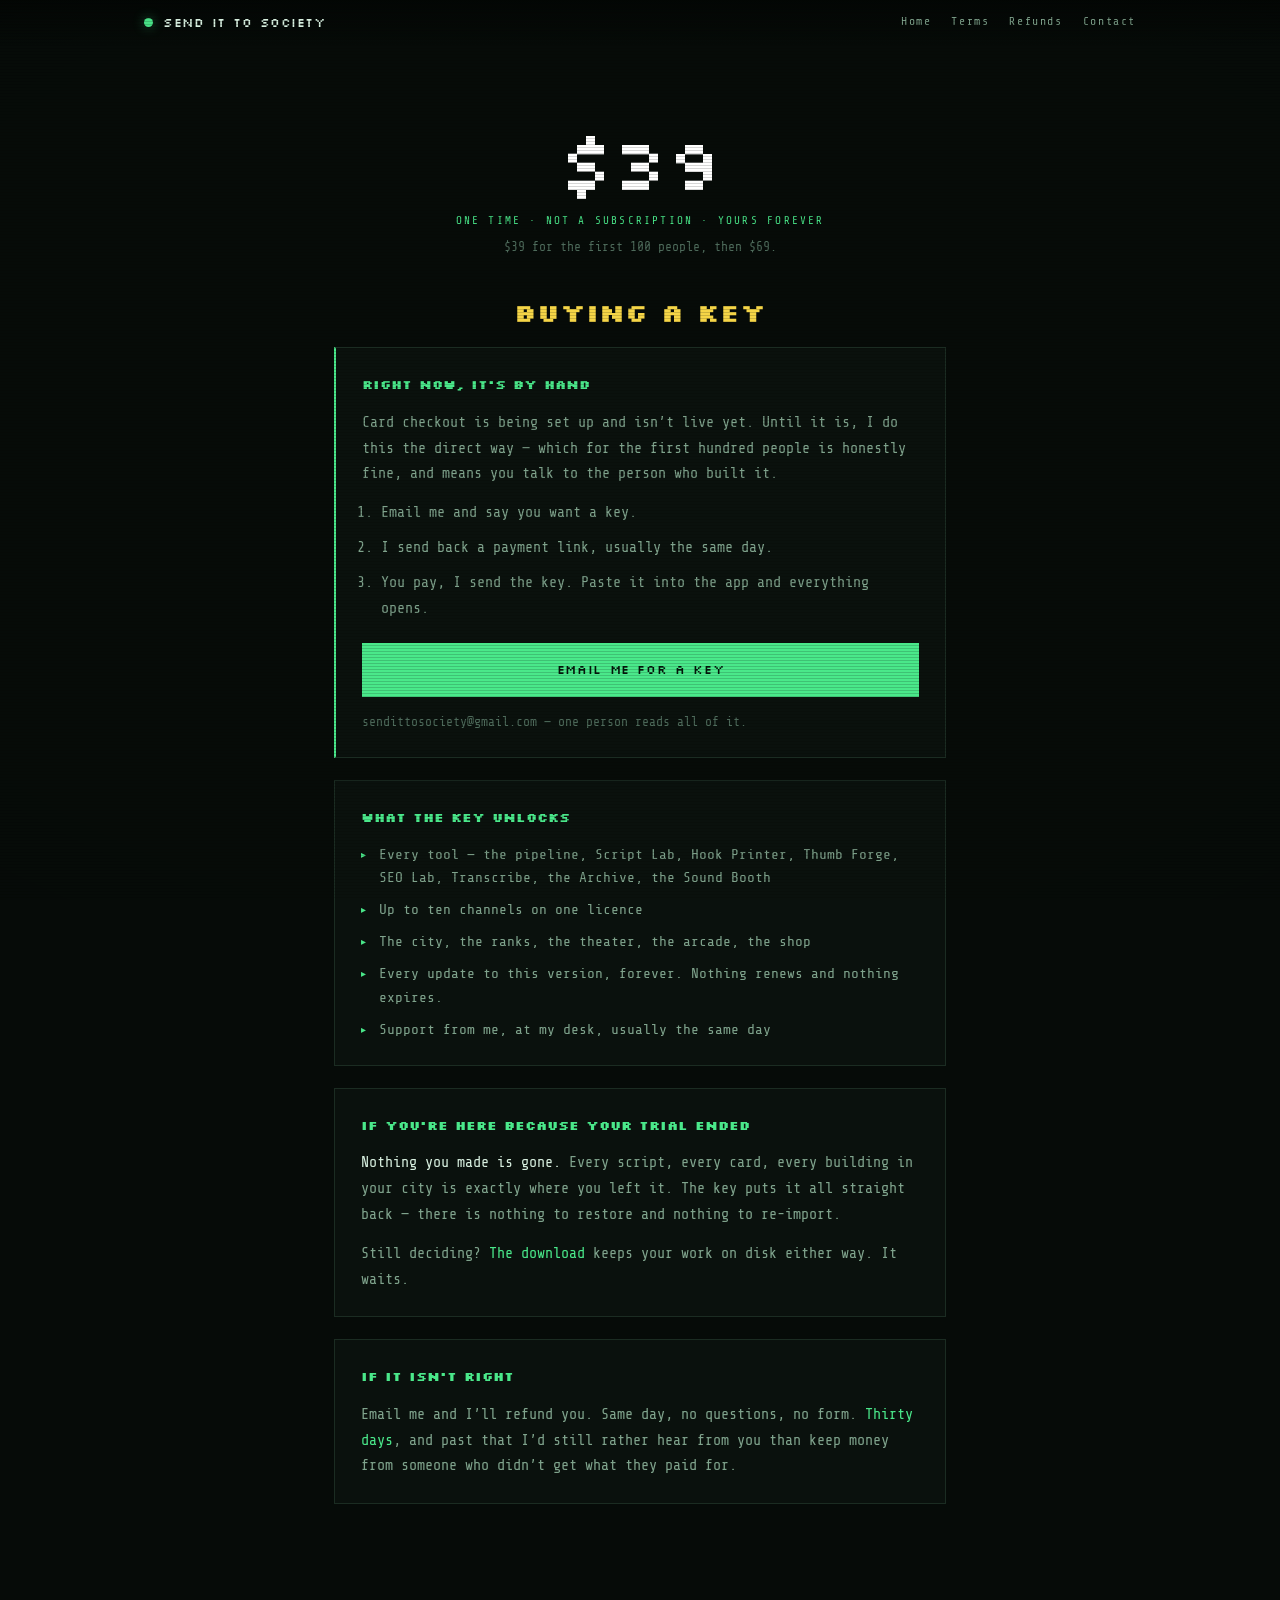
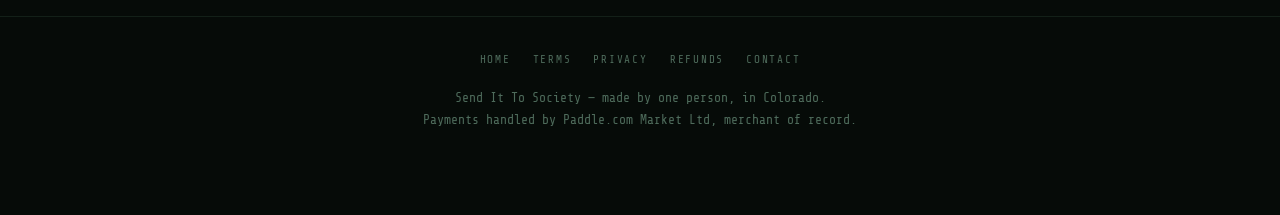
==== buy.html @ 1369d68b "A till, and the gate bug that had been hiding the legal pages THE MONEY LOOP WAS CLOSED. Someone who" ====
<!doctype html>
<html lang="en">
<head>
<meta charset="utf-8">
<meta name="viewport" content="width=device-width,initial-scale=1">
<title>Buy a key — Send It To Society</title>
<meta name="description" content="$39, one time. Not a subscription. Nothing to renew.">
<meta name="theme-color" content="#060B08">
<meta name="robots" content="noindex,nofollow">
<link rel="preconnect" href="https://fonts.googleapis.com">
<link rel="preconnect" href="https://fonts.gstatic.com" crossorigin>
<link rel="stylesheet" href="https://fonts.googleapis.com/css2?family=Silkscreen:wght@400;700&family=Share+Tech+Mono&display=swap">
<link rel="icon" href="favicon.svg" type="image/svg+xml">
<link rel="stylesheet" href="style.css">
<!-- NO GATE ON THIS PAGE, DELIBERATELY. Making somebody type a pass phrase
     before they are allowed to give you money is absurd, and the person who
     needs this page most is the one whose trial just ended. -->
<style>
  .buy{max-width:660px;margin:0 auto;padding:126px 24px 90px}
  .buy .amt{font-family:var(--pix);font-size:clamp(44px,7vw,72px);line-height:1;
    margin:0;color:#fff;text-align:center}
  .buy .once{font-size:11px;letter-spacing:.2em;color:var(--green);margin:14px 0 6px;
    text-align:center}
  .buy .then{font-size:13px;color:var(--faint);margin:0 0 38px;text-align:center}
  .buy h1{font-family:var(--pix);font-size:clamp(19px,2.8vw,26px);color:var(--gold);
    margin:0 0 18px;line-height:1.3;text-align:center}

  .card{border:1px solid var(--line);background:var(--bg-2);padding:26px 26px 24px;
    margin:0 0 22px}
  .card.now{border-left:2px solid var(--green)}
  .card h2{font-family:var(--pix);font-size:13px;color:var(--green);margin:0 0 14px}
  .card p{font-size:15px;line-height:1.72;color:var(--muted);margin:0 0 13px}
  .card p:last-child{margin:0}
  .card b{color:var(--ink);font-weight:400}
  .card ol{margin:0;padding-left:19px;color:var(--muted);font-size:15px;line-height:1.72}
  .card li{margin:0 0 9px}
  .card li:last-child{margin:0}

  .mailbtn{display:block;text-align:center;font-family:var(--pix);font-size:13px;
    letter-spacing:.05em;background:var(--green);color:#04150B;padding:16px 24px;
    margin:22px 0 4px;transition:transform .12s,box-shadow .12s}
  .mailbtn:hover{transform:translateY(-2px);box-shadow:0 0 34px rgba(74,232,138,.45)}
  .getlist{display:grid;gap:9px;margin:0}
  .getlist div{font-size:14.5px;color:var(--muted);line-height:1.6;
    padding-left:18px;position:relative}
  /* The character itself, not a CSS escape. `\\25B8` was an escaped backslash
     followed by literal text, which is what printed on the page. */
  .getlist div::before{content:'▸';position:absolute;left:0;color:var(--green);font-size:10px;top:4px}
  @media (max-width:820px){ .buy{padding:96px 20px 70px} }
</style>
</head>
<body>

<div class="crt" aria-hidden="true"></div>

<header class="top">
  <div class="wrap">
    <a class="brand" href="/"><span class="dot"></span> Send It To Society</a>
    <nav class="topnav">
      <a href="/">Home</a>
      <a href="terms.html">Terms</a>
      <a href="refund.html">Refunds</a>
      <a href="contact.html">Contact</a>
    </nav>
  </div>
</header>

<main class="buy">
  <p class="amt">$39</p>
  <p class="once">ONE TIME · NOT A SUBSCRIPTION · YOURS FOREVER</p>
  <p class="then">$39 for the first 100 people, then $69.</p>

  <h1>Buying a key</h1>

  <div class="card now">
    <h2>RIGHT NOW, IT&rsquo;S BY HAND</h2>
    <p>Card checkout is being set up and isn&rsquo;t live yet. Until it is, I do this
      the direct way — which for the first hundred people is honestly fine, and
      means you talk to the person who built it.</p>
    <ol>
      <li>Email me and say you want a key.</li>
      <li>I send back a payment link, usually the same day.</li>
      <li>You pay, I send the key. Paste it into the app and everything opens.</li>
    </ol>
    <a class="mailbtn" href="mailto:sendittosociety@gmail.com?subject=Buying%20SITS&amp;body=Hi%20Chris%20%E2%80%94%20I%27d%20like%20a%20licence%20key%20for%20Send%20It%20To%20Society.%0A%0A(No%20need%20to%20write%20anything%20else%2C%20I%27ll%20reply%20with%20a%20payment%20link.)%0A">EMAIL ME FOR A KEY</a>
    <p style="margin-top:14px;font-size:13px;color:var(--faint)">
      sendittosociety@gmail.com — one person reads all of it.</p>
  </div>

  <div class="card">
    <h2>WHAT THE KEY UNLOCKS</h2>
    <div class="getlist">
      <div>Every tool — the pipeline, Script Lab, Hook Printer, Thumb Forge, SEO Lab, Transcribe, the Archive, the Sound Booth</div>
      <div>Up to ten channels on one licence</div>
      <div>The city, the ranks, the theater, the arcade, the shop</div>
      <div>Every update to this version, forever. Nothing renews and nothing expires.</div>
      <div>Support from me, at my desk, usually the same day</div>
    </div>
  </div>

  <div class="card">
    <h2>IF YOU&rsquo;RE HERE BECAUSE YOUR TRIAL ENDED</h2>
    <p><b>Nothing you made is gone.</b> Every script, every card, every building in
      your city is exactly where you left it. The key puts it all straight back —
      there is nothing to restore and nothing to re-import.</p>
    <p>Still deciding? <a href="download.html">The download</a> keeps your work on
      disk either way. It waits.</p>
  </div>

  <div class="card">
    <h2>IF IT ISN&rsquo;T RIGHT</h2>
    <p>Email me and I&rsquo;ll refund you. Same day, no questions, no form.
      <a href="refund.html">Thirty days</a>, and past that I&rsquo;d still rather hear
      from you than keep money from someone who didn&rsquo;t get what they paid for.</p>
  </div>
</main>

<footer>
  <div class="links">
    <a href="/">HOME</a>
    <a href="terms.html">TERMS</a>
    <a href="privacy.html">PRIVACY</a>
    <a href="refund.html">REFUNDS</a>
    <a href="contact.html">CONTACT</a>
  </div>
  <p>Send It To Society — made by one person, in Colorado.<br>
    Payments handled by Paddle.com Market Ltd, merchant of record.</p>
</footer>

</body>
</html>
---- style.css ----
/* ── SEND IT TO SOCIETY ───────────────────────────────────────────────────────
   A console OS that happens to be a sales page.

   THE RULE THAT OUTRANKS EVERY OTHER RULE IN THIS FILE: a visitor decides in
   two seconds. If an effect makes the headline harder to read, the effect
   loses. Immersion carries the message; it never replaces it.
   ─────────────────────────────────────────────────────────────────────────── */

:root{
  --bg:#060B08; --bg-2:#0A110D; --panel:#0C1410;
  --line:#1B2C22; --line-soft:#132018;
  --ink:#D8F0E0; --muted:#7FA38C; --faint:#4E6B5B;

  /* phosphor — the app's green, and the only colour that means "go" */
  --green:#4AE88A; --green-glow:rgba(74,232,138,.45);
  /* the logo is gold: the mark and section headings, nothing else */
  --gold:#F5D547;
  --magenta:#FF3D9A;

  --pix:"Silkscreen","Share Tech Mono",monospace;
  --mono:"Share Tech Mono",ui-monospace,Consolas,monospace;
}

*{box-sizing:border-box}
html{scroll-behavior:smooth}
body{margin:0;background:var(--bg);color:var(--ink);font-family:var(--mono);
  font-size:17px;line-height:1.65;-webkit-font-smoothing:antialiased;overflow-x:hidden}
a{color:var(--green);text-decoration:none}
p{margin:0 0 15px}

/* ── CRT + GRAIN ────────────────────────────────────────────────────────────
   Both pointer-events:none. The scanlines are deliberately weak — at the
   strength that looks best in a screenshot they measurably hurt body text,
   which loses under the rule above. */
.crt{position:fixed;inset:0;z-index:90;pointer-events:none;mix-blend-mode:multiply;
  background:repeating-linear-gradient(to bottom,rgba(0,0,0,.16) 0 1px,transparent 1px 3px),
    radial-gradient(120% 100% at 50% 50%,transparent 55%,rgba(0,0,0,.55) 100%)}
.grain{position:fixed;inset:-50%;z-index:91;pointer-events:none;opacity:.05;
  background-image:url("data:image/svg+xml,%3Csvg xmlns='http://www.w3.org/2000/svg' width='120' height='120'%3E%3Cfilter id='n'%3E%3CfeTurbulence type='fractalNoise' baseFrequency='.9' numOctaves='3'/%3E%3C/filter%3E%3Crect width='120' height='120' filter='url(%23n)'/%3E%3C/svg%3E");
  animation:grainShift 700ms steps(3) infinite}
@keyframes grainShift{0%{transform:translate(0,0)}33%{transform:translate(-2%,1%)}66%{transform:translate(1%,-2%)}}

/* ── BOOT ───────────────────────────────────────────────────────────────── */
#boot{position:fixed;inset:0;z-index:200;background:#030603;display:flex;
  align-items:center;justify-content:center;transition:opacity .55s ease;cursor:pointer}
#boot.gone{opacity:0;pointer-events:none}
.boot-inner{width:min(560px,86vw)}
#bootlog{margin:0 0 18px;font-family:var(--mono);font-size:13.5px;line-height:1.9;
  color:var(--green);text-shadow:0 0 12px var(--green-glow);white-space:pre-wrap;min-height:11em}
#bootstat{margin:0 0 10px;font-family:var(--mono);font-size:11px;letter-spacing:.2em;
  color:var(--faint);display:flex;justify-content:space-between}
#bootstat b{color:var(--green);font-weight:400;text-shadow:0 0 12px var(--green-glow)}
.boot-bar{height:5px;background:rgba(74,232,138,.14);border:1px solid var(--line);overflow:hidden}
.boot-bar i{display:block;height:100%;width:0;background:var(--green);
  box-shadow:0 0 12px var(--green-glow);transition:width .3s linear}
#bootskip{position:fixed;right:22px;bottom:20px;background:none;border:1px solid var(--line);
  color:var(--faint);font-family:var(--mono);font-size:11px;letter-spacing:.18em;padding:8px 14px;cursor:pointer}
#bootskip:hover{color:var(--green);border-color:var(--green)}

/* ── MASTHEAD + SOUND ───────────────────────────────────────────────────── */
header.top{position:fixed;top:0;left:0;right:0;z-index:80;display:flex;align-items:center;
  justify-content:space-between;gap:16px;padding:12px 22px;
  background:linear-gradient(180deg,rgba(3,6,4,.92),transparent)}
.brand{font-family:var(--pix);font-size:13px;letter-spacing:.04em;color:var(--ink);
  display:inline-flex;align-items:center;gap:10px}
/* The mark is the app's own boot logo — a 5x7 block S in the icon's colours,
   not a gold letter in a box. Same object in both places or it is two brands. */
.mark{width:20px;height:28px;display:block;filter:drop-shadow(0 0 10px rgba(209,99,184,.35))}
header nav{display:flex;gap:20px;align-items:center;font-size:11.5px;letter-spacing:.14em}
header nav a{color:var(--muted)}
header nav a:hover{color:var(--green)}
.cta-sm{border:1px solid var(--green);color:var(--green)!important;padding:6px 13px;
  box-shadow:0 0 16px rgba(74,232,138,.18) inset}

#sound{position:fixed;right:22px;bottom:20px;z-index:85;display:inline-flex;align-items:center;gap:9px;
  background:rgba(3,6,4,.72);border:1px solid var(--line);color:var(--faint);cursor:pointer;
  font-family:var(--mono);font-size:10.5px;letter-spacing:.16em;padding:9px 14px}
#sound:hover{color:var(--green);border-color:var(--green)}
#sound .ico{width:9px;height:9px;border-radius:50%;background:var(--faint)}
#sound.on{color:var(--green);border-color:var(--green)}
#sound.on .ico{background:var(--green);box-shadow:0 0 10px var(--green-glow);animation:pulseDot 1.6s ease-in-out infinite}
@keyframes pulseDot{0%,100%{opacity:.5}50%{opacity:1}}

/* ── SCENES ─────────────────────────────────────────────────────────────────
   Each scene is a tall block whose scroll drives one video. The stage is
   sticky, so the picture holds still and only TIME moves. */
.scene{position:relative}
/* Trailer cadence. Each scene holds for one screen and travels for one,
   so a clip plays out in a single flick of the wheel instead of three. */
.tall-4{height:400vh}
.tall-3{height:300vh}
.tall-25{height:250vh}
.tall-2{height:200vh}
.stage{position:sticky;top:0;height:100vh;overflow:hidden}
.plate{position:absolute;inset:0;width:100%;height:100%;object-fit:cover;will-change:auto;
  filter:saturate(1.08) contrast(1.04);background:#040a06}
.scrim{position:absolute;inset:0;pointer-events:none}

/* A DUAL SCENE HOLDS TWO PLATES. Only one is on screen at a time — the
   last whose slice of the scroll has begun — so THE CLIMB switches from the
   bedroom to the penthouse halfway up. Single-plate scenes are untouched by
   this rule, which is why the opacity default lives on .dual and not on
   .plate itself. */
.scene.dual .plate{opacity:0;transition:opacity .55s ease}
.scene.dual .plate.show{opacity:1}

/* Copy alternates sides across a dual scene, so the darkening has to work
   from both edges rather than one. */
.scrim.both{background:
  linear-gradient(90deg,rgba(3,7,5,.93) 0%,rgba(3,7,5,.5) 24%,transparent 45%,
    transparent 55%,rgba(3,7,5,.5) 76%,rgba(3,7,5,.93) 100%),
  linear-gradient(0deg,rgba(3,7,5,.94) 0%,rgba(3,7,5,.4) 26%,transparent 50%)}
/* Strong enough for white text on any frame, weak enough that the set
   dressing still reads — the marquee saying PRESENTED BY SENDITTOSOCIETY is
   doing sales work and should not be scrimmed into the dark. */
.scrim.left{background:linear-gradient(90deg,rgba(3,7,5,.93) 0%,rgba(3,7,5,.64) 38%,rgba(3,7,5,.15) 66%,transparent 92%),
  linear-gradient(0deg,rgba(3,7,5,.80) 0%,transparent 36%)}
.scrim.right{background:linear-gradient(270deg,rgba(3,7,5,.94) 0%,rgba(3,7,5,.66) 40%,rgba(3,7,5,.16) 70%,transparent 100%),
  linear-gradient(0deg,rgba(3,7,5,.8) 0%,transparent 38%)}

/* THE HEADLINES ARE NEVER JS-DEPENDENT. The first layer of every scene ships
   with .on already set in the HTML, so if the script fails, is blocked, or is
   throttled in a background tab, the claim is still on screen. */
.layer{position:absolute;left:max(40px,6vw);top:50%;
  transform:translateY(-50%) translateY(16px);
  max-width:min(620px,62vw);opacity:0;pointer-events:none;
  transition:opacity .5s cubic-bezier(.4,0,.2,1),transform .5s cubic-bezier(.4,0,.2,1)}
.layer.on{opacity:1;transform:translateY(-50%) translateY(0);pointer-events:auto}
.layer.right{left:auto;right:max(40px,6vw);text-align:right}

.kicker{font-family:var(--mono);font-size:11.5px;letter-spacing:.28em;color:var(--green);
  margin:0 0 16px;text-shadow:0 0 14px var(--green-glow)}
.layer h1{font-family:var(--pix);font-weight:700;font-size:clamp(30px,4.4vw,60px);
  line-height:1.16;margin:0 0 22px;color:#fff;text-shadow:0 0 34px rgba(0,0,0,.95),0 3px 0 rgba(0,0,0,.5)}
.layer h2{font-family:var(--pix);font-weight:700;font-size:clamp(24px,3.3vw,44px);
  line-height:1.2;margin:0 0 20px;color:var(--gold);text-shadow:0 0 30px rgba(0,0,0,.95)}
.layer .sub{font-size:18px;color:var(--ink);margin:0 0 22px;max-width:44ch;
  text-shadow:0 2px 14px rgba(0,0,0,.95)}
.layer.right .sub{margin-left:auto}
.layer .sub b{color:var(--green)}
.layer .sub.dim{color:var(--muted);font-size:16px}
.fine{font-size:12px;letter-spacing:.14em;color:var(--muted);margin:14px 0 0}

.cta{display:inline-block;font-family:var(--pix);font-size:13px;letter-spacing:.06em;
  background:var(--green);color:#04150B;padding:16px 30px;
  box-shadow:0 0 30px rgba(74,232,138,.35);transition:transform .12s,box-shadow .12s}
.cta:hover{transform:translateY(-2px);box-shadow:0 0 44px rgba(74,232,138,.6)}

/* Top centre, under the masthead: the first place the eye lands after the
   headline, rather than the bottom corner nobody looks at. */
.scrollcue{position:absolute;left:50%;top:82px;transform:translateX(-50%);display:flex;
  flex-direction:column;align-items:center;gap:12px;font-size:20px;letter-spacing:.32em;
  color:var(--green);opacity:.8;text-shadow:0 0 16px var(--green-glow);pointer-events:none}
.scrollcue svg{animation:cue 2.1s ease-in-out infinite}
@keyframes cue{0%,100%{transform:translateY(-3px);opacity:.45}50%{transform:translateY(3px);opacity:1}}

/* ── SENDY ──────────────────────────────────────────────────────────────────
   One appearance, as a character. Chris's call: not a guide down the page. */
.sendy-pop{position:absolute;right:max(40px,5vw);bottom:6vh;z-index:5;display:flex;
  align-items:flex-end;gap:16px;max-width:min(520px,48vw)}
.sendy-pop .bubble{margin:0 0 34px;background:rgba(4,10,7,.86);border:1px solid var(--line);
  border-left:2px solid var(--green);padding:14px 16px;font-size:14.5px;color:var(--ink);line-height:1.55}
@keyframes sendy-bob{0%,100%{transform:translateY(0)}50%{transform:translateY(-4px)}}
@keyframes sendy-wave{0%,100%{transform:rotate(0)}25%{transform:rotate(-17deg)}60%{transform:rotate(7deg)}}
@keyframes sendy-pulse{0%,100%{opacity:.16}50%{opacity:.36}}
.sendy-bob{animation:sendy-bob 3.4s ease-in-out infinite}
.sendy-wave{transform-box:view-box;transform-origin:300px 198px;animation:sendy-wave 2.6s ease-in-out infinite}
.sendy-pulse{animation:sendy-pulse 2.4s ease-in-out infinite}

/* ── BANDS ──────────────────────────────────────────────────────────────── */
main,.band{position:relative;z-index:2;background:var(--bg)}
.band{max-width:760px;margin:0 auto;padding:96px 24px}
.band.wide{max-width:1040px}
.band.tight{padding:56px 24px}
.eyebrow{font-family:var(--mono);font-size:11px;letter-spacing:.24em;color:var(--green);margin:0 0 16px}
.h2{font-family:var(--pix);font-size:clamp(21px,2.6vw,32px);line-height:1.25;margin:0 0 22px;color:var(--gold)}
.lede{font-size:19px;line-height:1.65;margin:0 0 16px;color:var(--ink)}
.lede.dim{color:var(--muted)}
.note{font-size:13.5px;color:var(--faint);margin:14px 0 0}

.stack{width:100%;border-collapse:collapse;font-size:16px;margin:4px 0}
.stack td{padding:13px 0;border-bottom:1px solid var(--line-soft);color:var(--muted)}
.stack td:last-child{text-align:right;font-family:var(--mono);color:var(--ink);white-space:nowrap}
.stack td span{color:var(--faint);font-size:12px}
.stack td small{display:block;color:var(--faint);font-size:12px;margin-top:3px}
.stack tr.total td{border-bottom:none;border-top:1px solid var(--line);padding-top:16px;color:var(--ink)}
.stack tr.total td:last-child{color:var(--green);font-size:21px}

.pricebox{border:1px solid var(--line);background:var(--panel);padding:40px 32px;text-align:center;
  box-shadow:0 0 60px rgba(74,232,138,.05) inset}
.amt{font-family:var(--pix);font-size:clamp(46px,7vw,76px);line-height:1;margin:0;color:#fff}
.once{font-size:11px;letter-spacing:.2em;color:var(--green);margin:14px 0 26px}

.honest{border-left:2px solid var(--magenta);padding-left:26px}
.honest div{padding:18px 0;border-bottom:1px solid var(--line-soft)}
.honest div:last-child{border-bottom:none}
.honest h3{font-family:var(--pix);font-size:14px;margin:0 0 8px;color:var(--ink)}
.honest p{margin:0;font-size:15.5px;color:var(--muted)}

footer{position:relative;z-index:2;background:var(--bg);border-top:1px solid var(--line-soft);
  padding:34px 24px 70px;text-align:center;font-size:13px;color:var(--faint)}
footer .links{display:flex;gap:22px;justify-content:center;flex-wrap:wrap;font-size:11px;
  letter-spacing:.16em;margin-bottom:18px}
footer .links a{color:var(--faint)}
footer .links a:hover{color:var(--green)}

/* ── MOBILE ─────────────────────────────────────────────────────────────────
   Chris's call: desktop is the experience, mobile gets a clean simple
   fallback. Not a shrunken port — the videos are dropped entirely for their
   poster stills, because scrubbing 39 MB on a phone is a bounce. */
@media (max-width:820px){
  body{font-size:16px}
  .scene,.tall-4,.tall-3,.tall-25,.tall-2{height:auto}
  /* NOT A BOTTOM-ALIGNED FLEX BOX. It was, and with three stacked layers the
     hero's content was taller than the stage: flex-end overflows at the TOP,
     `overflow:hidden` cut it, and the H1 sat at -232px — the single most
     important line on the page, invisible on every phone. Normal flow cannot
     do that. The top padding clears the fixed header. */
  .stage{position:relative;height:auto;min-height:auto;display:block;overflow:visible;
    padding:92px 0 40px;background-size:cover;background-position:center}
  .plate{display:none}
  /* Text can now land anywhere over the still, so the scrim darkens evenly
     rather than only at the foot. Readability outranks the picture. */
  .scrim{background:linear-gradient(180deg,rgba(3,7,5,.90),rgba(3,7,5,.84))!important}
  /* .layer.on MUST be named here. It carries transform:translateY(-50%) for the
     desktop centring and outranks a bare `.layer` override, so on a phone every
     visible layer was being lifted by half its own height — which is what put
     the hero's H1 off the top of the screen. */
  .layer,.layer.on{position:relative;opacity:1;transform:none;top:auto;left:auto;
    right:auto;max-width:100%;padding:0 20px 40px;text-align:left;transition:none}
  .layer.right{text-align:left}
  .layer.right .sub{margin-left:0}
  /* Later layers in a scene would stack into a wall of text on a phone. */
  .layer:not(.on){display:none}
  .scrollcue{display:none}
  .sendy-pop{position:relative;right:auto;bottom:auto;max-width:100%;padding:0 20px 34px;flex-wrap:wrap}
  .band{padding:64px 20px}
  .crt{background:radial-gradient(120% 100% at 50% 50%,transparent 60%,rgba(0,0,0,.5) 100%)}
  .grain{display:none}
  header nav a:not(.cta-sm){display:none}
  #sound{display:none}
}

@media (prefers-reduced-motion:reduce){
  html{scroll-behavior:auto}
  .grain,.scrollcue i,.sendy-bob,.sendy-wave,.sendy-pulse{animation:none}
  .layer{transition:none}
}

/* ── SCREENSHOTS ────────────────────────────────────────────────────────────
   Real screens, framed like something on a shelf rather than floated on the
   page. The border and inner glow keep a dark screenshot from dissolving into
   a dark background. */
.shot{margin:0}
.shot img{display:block;width:100%;height:auto;border:1px solid var(--line);
  box-shadow:0 0 0 1px rgba(74,232,138,.06),0 24px 60px rgba(0,0,0,.6);background:#050a07}
.shot figcaption{margin-top:12px;font-size:14px;color:var(--faint);line-height:1.55}
.shot.lead{margin:34px 0 10px}

/* ── THE LADDER ─────────────────────────────────────────────
   Nine tiers along the floor of the room you are climbing toward. Colours are
   the app's own TIERS table, so Gold is the same Gold in both places.

   Unclimbed tiers are grey and dim; each lights as you reach it and the one
   you are standing on lifts. All nine building lines ship in the HTML and only
   a class moves — nothing is written by script during a scroll. */
.ladder{position:absolute;left:0;right:0;bottom:0;z-index:4;
  padding:0 max(16px,2vw) 24px;
  background:linear-gradient(0deg,rgba(3,7,5,.95) 46%,rgba(3,7,5,.6) 76%,transparent)}

.tierlines{position:relative;height:70px;margin-bottom:12px}
.tierline{position:absolute;left:0;right:0;top:0;margin:0;text-align:center;
  font-size:15px;line-height:1.5;color:var(--muted);opacity:0;
  transition:opacity .32s ease}
.tierline.on{opacity:1}
.tierline b{display:block;font-family:var(--pix);font-size:16px;letter-spacing:.1em;
  color:var(--t);margin-bottom:6px;
  text-shadow:0 0 22px color-mix(in srgb,var(--t) 60%,transparent)}

.rankstrip{display:flex;justify-content:center;align-items:flex-end;flex-wrap:nowrap}
.badge{display:flex;flex-direction:column;align-items:center;gap:9px;
  flex:0 0 auto;padding:0 clamp(3px,.72vw,14px);cursor:default}
.badge .sym{display:grid;place-items:center;
  width:clamp(52px,6.4vw,104px);height:clamp(52px,6.4vw,104px);
  font-size:clamp(21px,2.7vw,44px);color:var(--t);
  border:2px solid color-mix(in srgb,var(--t) 32%,transparent);
  background:rgba(3,7,5,.55);
  filter:grayscale(1) brightness(.45);
  transition:filter .35s ease,border-color .35s ease,box-shadow .35s ease,
    transform .35s cubic-bezier(.3,1.45,.45,1)}
.badge .nm{font-family:var(--mono);font-size:clamp(8px,.78vw,11px);letter-spacing:.16em;
  text-transform:uppercase;color:var(--t);opacity:.3;transition:opacity .35s ease}

.badge.lit .sym{filter:none;border-color:var(--t);
  background:color-mix(in srgb,var(--t) 12%,rgba(3,7,5,.62));
  box-shadow:0 0 24px color-mix(in srgb,var(--t) 32%,transparent)}
.badge.lit .nm{opacity:.8}
.badge.now .sym{transform:translateY(-12px) scale(1.1);
  box-shadow:0 0 52px color-mix(in srgb,var(--t) 70%,transparent)}
.badge.now .nm{opacity:1}
.badge.apex.lit .sym{box-shadow:0 0 30px color-mix(in srgb,var(--t) 46%,transparent)}
.badge:hover .sym{transform:translateY(-12px) scale(1.12)}

/* ── THE ACTS ───────────────────────────────────────────────
   The structure was already there; it was just never said out loud. The rail
   groups the page under ACT I / ACT II, the end card is marked as the close of
   Act I, and Act II opens on its own stamp instead of simply starting. */
.tc-act{font-family:var(--mono);font-size:10px;letter-spacing:.34em;
  color:var(--faint);margin:0 0 30px}
.tc-shout{font-family:var(--pix);font-size:clamp(26px,4.2vw,50px);color:var(--green);
  margin:0 0 20px;letter-spacing:.02em;text-shadow:0 0 46px var(--green-glow)}

.actstamp{position:relative;z-index:2;background:#020402;text-align:center;
  padding:96px 24px 88px;border-top:1px solid var(--line-soft)}
.actstamp .ai{font-family:var(--mono);font-size:11px;letter-spacing:.36em;
  color:var(--green);margin:0 0 16px;text-shadow:0 0 18px var(--green-glow)}
.actstamp .an{font-family:var(--pix);font-size:clamp(24px,3.6vw,42px);color:#fff;
  margin:0 0 18px}
.actstamp .al{font-size:16px;color:var(--muted);max-width:46ch;margin:0 auto;line-height:1.65}

#rail .ract{margin:16px 0 4px;padding:0 2px;font-family:var(--mono);font-size:8.5px;
  letter-spacing:.3em;color:var(--line);text-align:right}
#rail .ract:first-child{margin-top:0}

/* ── SCENE EDGES ────────────────────────────────────────────────────────────
   A thin fade at the seam between scenes so one does not simply cut to the
   next. Cheap: a gradient, no extra paint on the video itself. */
.stage::after{content:'';position:absolute;left:0;right:0;bottom:0;height:110px;
  pointer-events:none;background:linear-gradient(0deg,var(--bg),transparent)}
.scene:has(.ladder) .stage::after{display:none}

/* ── CHAPTER RAIL ───────────────────────────────────────────────────────────
   A level-select down the right edge. It is here because "too long" is mostly
   a feeling of not knowing where you are: six labelled stops turn an unknown
   scroll into a known one. Updated from the offsets paint() already caches,
   and it only touches a class when the chapter actually changes. */
#rail{position:fixed;right:14px;top:50%;transform:translateY(-50%);z-index:86;
  display:flex;flex-direction:column;gap:1px;align-items:flex-end;
  opacity:0;transition:opacity .45s ease;pointer-events:none}
#rail.on{opacity:1}
#rail a{display:flex;align-items:center;gap:10px;padding:6px 2px;pointer-events:auto;
  font-family:var(--mono);font-size:9px;letter-spacing:.2em;color:var(--faint)}
#rail .t{opacity:0;transform:translateX(6px);white-space:nowrap;
  transition:opacity .28s ease,transform .28s ease}
#rail .d{width:15px;height:2px;background:var(--faint);
  transition:width .28s ease,background .28s ease,box-shadow .28s ease}
#rail a:hover .t,#rail a.cur .t{opacity:1;transform:none}
#rail a:hover .d{background:var(--green)}
#rail a.cur{color:var(--green)}
#rail a.cur .d{width:32px;background:var(--green);box-shadow:0 0 12px var(--green-glow)}

/* ── END CARD ───────────────────────────────────────────────────────────────
   A trailer ends on a logo. This one ends on a logo and a price — and giving
   the page a visible FINISH is most of what "make it shorter" really asked
   for. Everything past this point is optional detail. */
.titlecard{position:relative;z-index:2;min-height:88vh;display:grid;place-items:center;
  padding:80px 24px;text-align:center;
  background:linear-gradient(180deg,var(--bg) 0%,#020402 34%)}
.tc-in{max-width:560px}
.mark.big{width:54px;height:76px;margin:0 auto 24px;
  filter:drop-shadow(0 0 26px rgba(209,99,184,.45))}
.tc-name{font-family:var(--pix);font-size:clamp(20px,3vw,34px);color:#fff;
  margin:0 0 14px;text-shadow:0 0 44px rgba(74,232,138,.25)}
.tc-line{font-size:11.5px;letter-spacing:.26em;color:var(--green);margin:0 0 30px;
  text-shadow:0 0 16px var(--green-glow)}
.tc-fine{font-size:11.5px;letter-spacing:.14em;color:var(--faint);margin:16px 0 0}
.tc-more{display:inline-block;margin-top:46px;font-size:10px;letter-spacing:.22em;
  color:var(--faint);border-bottom:1px solid var(--line);padding-bottom:4px}
.tc-more:hover{color:var(--green);border-color:var(--green)}

.pricefacts{list-style:none;margin:26px 0 0;padding:24px 0 0;text-align:left;
  border-top:1px solid var(--line-soft);display:grid;gap:16px}
.pricefacts li{font-size:14.5px;color:var(--faint);line-height:1.6}
.pricefacts b{color:var(--ink)}
.who{font-size:14.5px;color:var(--faint);text-align:center;line-height:1.65;
  max-width:54ch;margin:26px auto 0}

/* ── THINGS THAT ANSWER THE POINTER ─────────────────────────────────────────
   Chris: "when the cursor scrolls over text ... some sort of effect or physics
   so the whole website feels a little more alive."

   Headlines get real physics: app.js splits them into characters and starts a
   wave from wherever the pointer crossed the line, so the letters lift and
   settle outward from that point. TRANSFORM ONLY — animating colour or
   text-shadow on thirty spans would repaint every frame, and the scroll scrub
   owns the frame budget. Everything else here is a plain CSS transition. */
/* A word is one unbreakable inline-block; the characters inside it are the
   things that move. Per-character inline-blocks on their own let the line
   break between any two letters. */
.w{display:inline-block;white-space:nowrap}
.ch{display:inline-block;will-change:transform}

/* TWO ANIMATIONS, DELIBERATELY SPLIT.

   The wave is per character and travels from wherever the pointer crossed the
   line: lift, overshoot, flash white, settle back through green. Transform and
   colour only.

   The GLOW is on the line as a whole, not on each letter — a chromatic split
   at the peak, then a phosphor pulse that fades, comes back once, and dies.
   text-shadow is inherited, so one animation on the parent lights every
   character; thirty blurred shadows animating separately would cost thirty
   times as much for the same picture.

   Neither declares 0% or 100%. CSS synthesises those from the element's own
   computed style, so a gold headline returns to gold and a white one to white
   without this file needing to know which it is. */
.rip .ch{animation:chRip .62s cubic-bezier(.22,1.5,.4,1) both;animation-delay:var(--d,0ms)}
@keyframes chRip{
  0%{transform:translateY(0) scale(1)}
  26%{transform:translateY(-17px) scale(1.17);color:#fff}
  58%{transform:translateY(4px) scale(.985);color:var(--green)}
  100%{transform:translateY(0) scale(1)}
}

.rip{animation:lineFlash 1.15s ease-out both}
@keyframes lineFlash{
  12%{text-shadow:-3px 0 0 var(--magenta),3px 0 0 #4FD8FF,0 0 36px rgba(255,255,255,.55)}
  34%{text-shadow:0 0 44px var(--green-glow),0 0 11px rgba(74,232,138,.85)}
  62%{text-shadow:0 0 12px rgba(74,232,138,.22)}
  80%{text-shadow:0 0 38px var(--green-glow)}
}

.layer .sub,.lede,.honest p,.pricefacts li,.spec dd{
  transition:color .25s ease,text-shadow .25s ease}
.layer .sub:hover{color:#fff;text-shadow:0 0 20px var(--green-glow),0 2px 14px rgba(0,0,0,.95)}
.lede:hover,.honest p:hover,.pricefacts li:hover,.spec dd:hover{color:var(--ink)}


.badge{cursor:default}
.badge .sym{transition:transform .22s cubic-bezier(.3,1.5,.4,1),box-shadow .22s ease}
.badge .nm{transition:opacity .22s ease}
.badge:hover .sym{transform:translateY(-7px) scale(1.14);
  box-shadow:0 0 32px color-mix(in srgb,var(--t) 62%,transparent)}
.badge:hover .nm{opacity:1}

.stack tr{transition:background .2s ease}
.stack tr:hover td{color:var(--ink)}
.honest div{transition:border-color .25s ease}

@media (max-width:820px){
  #rail{display:none}
  .titlecard{min-height:auto;padding:64px 22px}
  .ch,.w{display:inline}
}
@media (prefers-reduced-motion:reduce){
  .rip .ch{animation:none}
  .layer{transition:opacity .01s}
}

@media (max-width:820px){
  /* The ladder is the one thing worth keeping on a phone — it is the whole
     promise in nine marks — but it wraps and every tier ships lit, because
     there is no scroll scrub to light them in order. */
  .ladder{position:relative;background:var(--bg);padding:26px 16px 30px}
  .tierlines{display:none}
  .rankstrip{flex-wrap:wrap;gap:10px 0}
  .badge .sym{width:56px;height:56px;font-size:22px;filter:none;
    border-color:var(--t);background:color-mix(in srgb,var(--t) 12%,rgba(3,7,5,.6))}
  .badge .nm{opacity:.85}
  .badge.now .sym{transform:none}
  .actstamp{padding:64px 20px 58px}
}

/* ── THE DATASHEET ───────────────────────────────────────────
   Fourteen tools, each answering the same three questions in the same order —
   what it is, how you would use it, what is underneath.

   COLLAPSED BY DEFAULT, on <details> rather than a scripted accordion: it opens
   with JavaScript off, the keyboard and screen readers get correct behaviour for
   free, and the browser owns the open state. Shut, the whole section is fourteen
   readable rows; open, each is the full sheet. The first ships open so the shape
   is obvious without a click. */
.specbar{display:flex;justify-content:flex-end;margin:26px 0 10px}
#allspecs{background:none;border:1px solid var(--line);color:var(--faint);cursor:pointer;
  font-family:var(--mono);font-size:10px;letter-spacing:.2em;padding:9px 15px;
  transition:color .2s ease,border-color .2s ease}
#allspecs:hover{color:var(--green);border-color:var(--green)}

.specs{display:grid;gap:1px;background:var(--line-soft);
  border:1px solid var(--line-soft);margin:0 0 12px}
.spec{background:var(--bg);transition:background .25s ease}
.spec[open]{background:#080F0B}

.spec summary{display:flex;align-items:baseline;gap:18px;padding:19px 26px;
  cursor:pointer;list-style:none}
.spec summary::-webkit-details-marker{display:none}
.spec summary:hover{background:rgba(74,232,138,.03)}
.spec h3{font-family:var(--pix);font-size:14px;letter-spacing:.04em;color:var(--green);
  margin:0;flex:0 0 auto;min-width:min(250px,42vw)}
.spec .tease{flex:1 1 auto;font-size:14.5px;line-height:1.5;color:var(--faint);
  transition:color .25s ease}
.spec summary:hover .tease{color:var(--muted)}
.spec summary::after{content:'+';flex:0 0 auto;margin-left:auto;font-family:var(--mono);
  font-size:17px;line-height:1;color:var(--faint);transition:color .25s ease}
.spec[open] summary::after{content:'2';color:var(--green)}
.spec[open] h3{text-shadow:0 0 22px rgba(74,232,138,.3)}

.spec .inner{display:grid;grid-template-columns:1.02fr .98fr;gap:30px;
  padding:2px 26px 30px;align-items:start;animation:specIn .34s ease both}
.spec:nth-of-type(even) .inner .shot{order:2}
@keyframes specIn{from{opacity:0;transform:translateY(-8px)}to{opacity:1;transform:none}}

.spec dl{margin:0}
.spec dt{font-family:var(--mono);font-size:9.5px;letter-spacing:.24em;
  color:var(--faint);margin:0 0 7px}
.spec dd{margin:0 0 18px;font-size:15px;line-height:1.64;color:var(--muted);
  transition:color .25s ease}
.spec dd:last-child{margin-bottom:0}
.spec dd:hover{color:var(--ink)}
.spec dd b{color:var(--ink);font-weight:400}
.spec dd i{font-style:italic}
.spec .shot img{transition:border-color .25s,box-shadow .25s}
.spec[open]:hover .shot img{border-color:rgba(74,232,138,.4);
  box-shadow:0 16px 44px rgba(0,0,0,.6),0 0 0 1px rgba(74,232,138,.16)}

/* Sendy keeps the shop as well as the theater — same character, second
   appearance, and the bubble hangs off the other shoulder. */
.sendy-pop.left{right:auto;left:max(40px,5vw);flex-direction:row-reverse}
.sendy-pop.left .bubble{border-left:1px solid var(--line);border-right:2px solid var(--green)}

@media (max-width:820px){
  .spec summary{flex-wrap:wrap;gap:8px;padding:16px 18px}
  .spec h3{min-width:100%}
  .spec .inner{grid-template-columns:1fr;gap:18px;padding:0 18px 24px}
  .spec:nth-of-type(even) .inner .shot{order:0}
  .sendy-pop.left{left:auto;flex-direction:row}
}

/* ── KEYBOARD, AND SELECTION ─────────────────────────────────────────────────
   There were no focus styles at all, which on a near-black page means a
   keyboard user cannot see where they are. :focus-visible only shows the ring
   for keyboard navigation, so a mouse click does not leave an outline behind.
   Every interactive thing on the page is covered: the nav, both CTAs, the
   chapter rail, the sound toggle, the datasheet rows and the footer. */
:focus-visible{outline:2px solid var(--green);outline-offset:3px;border-radius:1px}
.cta:focus-visible,.cta-sm:focus-visible{outline-offset:4px}
.spec summary:focus-visible{outline-offset:-3px}

.skip{position:fixed;left:12px;top:-60px;z-index:210;background:var(--green);color:#04150B;
  font-family:var(--pix);font-size:11px;letter-spacing:.06em;padding:11px 16px;
  transition:top .18s ease}
.skip:focus{top:12px}

::selection{background:var(--green);color:#04150B}
::-moz-selection{background:var(--green);color:#04150B}

/* ── THE LEGAL PAGES ─────────────────────────────────────────────────────────
   terms / privacy / refunds / contact share this stylesheet but were written
   against classes it never had — .wrap, .topnav, .dot, .legal, .updated. The
   result was no measure, the wrong headings and a 263px header: four unstyled
   pages, and the ones a buyer actually reads before paying. They get the same
   console dressing as the front door, quieter, and set for reading. */
.wrap{max-width:760px;margin:0 auto;padding:0 24px;width:100%}
header.top .wrap{display:flex;align-items:center;justify-content:space-between;
  gap:16px;max-width:1040px}
.brand .dot{width:9px;height:9px;border-radius:50%;background:var(--green);
  box-shadow:0 0 12px var(--green-glow);display:inline-block}
.topnav{display:flex;gap:20px;font-size:11.5px;letter-spacing:.14em}
.topnav a{color:var(--muted)}
.topnav a:hover{color:var(--green)}

.legal{display:block;padding-top:104px;padding-bottom:80px;font-size:16px;line-height:1.72}
.legal h1{font-family:var(--pix);font-size:clamp(22px,3vw,32px);line-height:1.25;
  color:var(--gold);margin:0 0 10px}
.legal h2{font-family:var(--pix);font-size:15px;letter-spacing:.03em;color:var(--green);
  margin:44px 0 14px;padding-top:20px;border-top:1px solid var(--line-soft)}
.legal h3{font-family:var(--pix);font-size:13px;color:var(--ink);margin:26px 0 10px}
.legal p{color:var(--muted);margin:0 0 15px}
.legal strong,.legal b{color:var(--ink);font-weight:400}
.legal a{border-bottom:1px solid rgba(74,232,138,.3)}
.legal a:hover{border-bottom-color:var(--green)}
.legal ul,.legal ol{margin:0 0 18px;padding-left:20px;color:var(--muted)}
.legal li{margin:0 0 9px}
.legal .updated{font-size:13px;color:var(--faint);letter-spacing:.04em;
  margin:0 0 8px;padding-bottom:26px;border-bottom:1px solid var(--line-soft)}
.legal table{width:100%;border-collapse:collapse;font-size:15px;margin:0 0 20px}
.legal td,.legal th{padding:11px 0;border-bottom:1px solid var(--line-soft);
  text-align:left;color:var(--muted);vertical-align:top}
.legal th{color:var(--ink);font-weight:400;font-family:var(--mono);font-size:11px;
  letter-spacing:.16em}

@media (max-width:820px){
  header.top .wrap{gap:10px}
  .topnav{gap:13px;font-size:10.5px}
  .legal{padding-top:88px;font-size:15.5px}
}

/* ── CURSOR ──────────────────────────────────────────────────────
   A soft glow that follows the pointer, and a thin trail of falling glyphs.
   Both are pointer-events:none and composited (transform/opacity only), so
   neither can touch the scroll budget the video scrub depends on.

   THIS BLOCK WAS DELETED BY ACCIDENT ONCE (f3f9bf9) and shipped missing for a
   day. A cleanup removed a dead `.feat` rule by slicing "from .feat up to THE
   LADDER" — but an earlier edit had moved the ladder further down the file, so
   the slice swallowed everything in between, which was all of this. The check
   afterwards confirmed the dead selectors were gone and never confirmed the
   live ones survived, which is the wrong half to verify. Never delete a range
   by two landmarks that other edits are free to move.

   Tight to the pointer — a wide soft field read as a smudge following the
   mouse; a small bright one reads as the cursor itself carrying light. */
#glow{position:fixed;left:0;top:0;width:76px;height:76px;margin:-38px 0 0 -38px;
  z-index:88;pointer-events:none;opacity:0;transition:opacity .35s ease;
  background:radial-gradient(circle,rgba(74,232,138,.46) 0%,rgba(74,232,138,.24) 26%,rgba(74,232,138,.07) 50%,transparent 72%);
  mix-blend-mode:screen;will-change:transform}
#glow.on{opacity:1}
.rain{position:fixed;z-index:87;pointer-events:none;font-family:var(--mono);
  font-size:12px;color:var(--green);text-shadow:0 0 8px var(--green-glow);
  animation:rainfall .9s linear forwards;will-change:transform,opacity}
@keyframes rainfall{
  0%{opacity:.85;transform:translateY(0) scale(1)}
  100%{opacity:0;transform:translateY(46px) scale(.85)}
}
@media (max-width:820px){ #glow,.rain{display:none} }
@media (prefers-reduced-motion:reduce){ .rain{display:none} }
@media (hover:none){ #glow,.rain{display:none} }

/* ── THE DOOR ─────────────────────────────────────────────────────
   Body stays hidden until <html> carries .unlocked, so the page is never
   briefly readable behind the gate. gate.js is loaded synchronously in <head>
   and adds that class — which also means a visitor with JavaScript off sees
   the noscript line and nothing else, rather than the whole site. */

#gate{position:fixed;inset:0;z-index:400;background:#020403;display:flex;
  align-items:center;justify-content:center;padding:40px 24px;
  opacity:1;transition:opacity .4s ease}
#gate.open{opacity:0;pointer-events:none}
#gate form{width:min(460px,92vw);text-align:center}
.g-eyebrow{font-family:var(--mono);font-size:10px;letter-spacing:.3em;
  color:var(--faint);margin:0 0 18px}
.g-h1{font-family:var(--pix);font-size:clamp(22px,3.4vw,32px);line-height:1.3;
  color:#fff;margin:0 0 16px}
.g-sub{font-size:14.5px;line-height:1.7;color:var(--muted);margin:0 0 28px}
.g-row{display:flex;gap:9px;justify-content:center}
#gatepw{flex:1 1 auto;min-width:0;padding:13px 15px;font-family:var(--mono);
  font-size:14px;color:#eafff2;background:rgba(0,0,0,.45);
  border:1px solid rgba(74,232,138,.35);border-radius:0;outline:none}
#gatepw:focus{border-color:var(--green);box-shadow:0 0 0 1px rgba(74,232,138,.3)}
#gate button{font-family:var(--pix);font-size:11px;letter-spacing:.08em;
  padding:13px 20px;color:#04150B;background:var(--green);border:none;cursor:pointer}
#gate button:hover{box-shadow:0 0 22px rgba(74,232,138,.5)}
.g-err{margin:16px 0 0;font-family:var(--mono);font-size:12.5px;color:#ff8098}
.g-fine{margin:30px 0 0;font-size:12px;color:var(--faint)}
.g-fine a{border-bottom:1px solid rgba(74,232,138,.3)}
@keyframes gShake{
  0%,100%{transform:translateX(0)} 20%{transform:translateX(-7px)}
  40%{transform:translateX(6px)} 60%{transform:translateX(-4px)} 80%{transform:translateX(3px)}
}
#gate.shake form{animation:gShake .34s ease}
@media (prefers-reduced-motion:reduce){ #gate.shake form{animation:none} }

/* The second door out of the price box: download if you are new, buy if you
   already know. Quiet on purpose — the trial is still the front door. */
.already{margin:18px 0 0;font-size:13.5px;color:var(--faint)}
.already a{border-bottom:1px solid rgba(74,232,138,.35)}
.already a:hover{border-bottom-color:var(--green)}
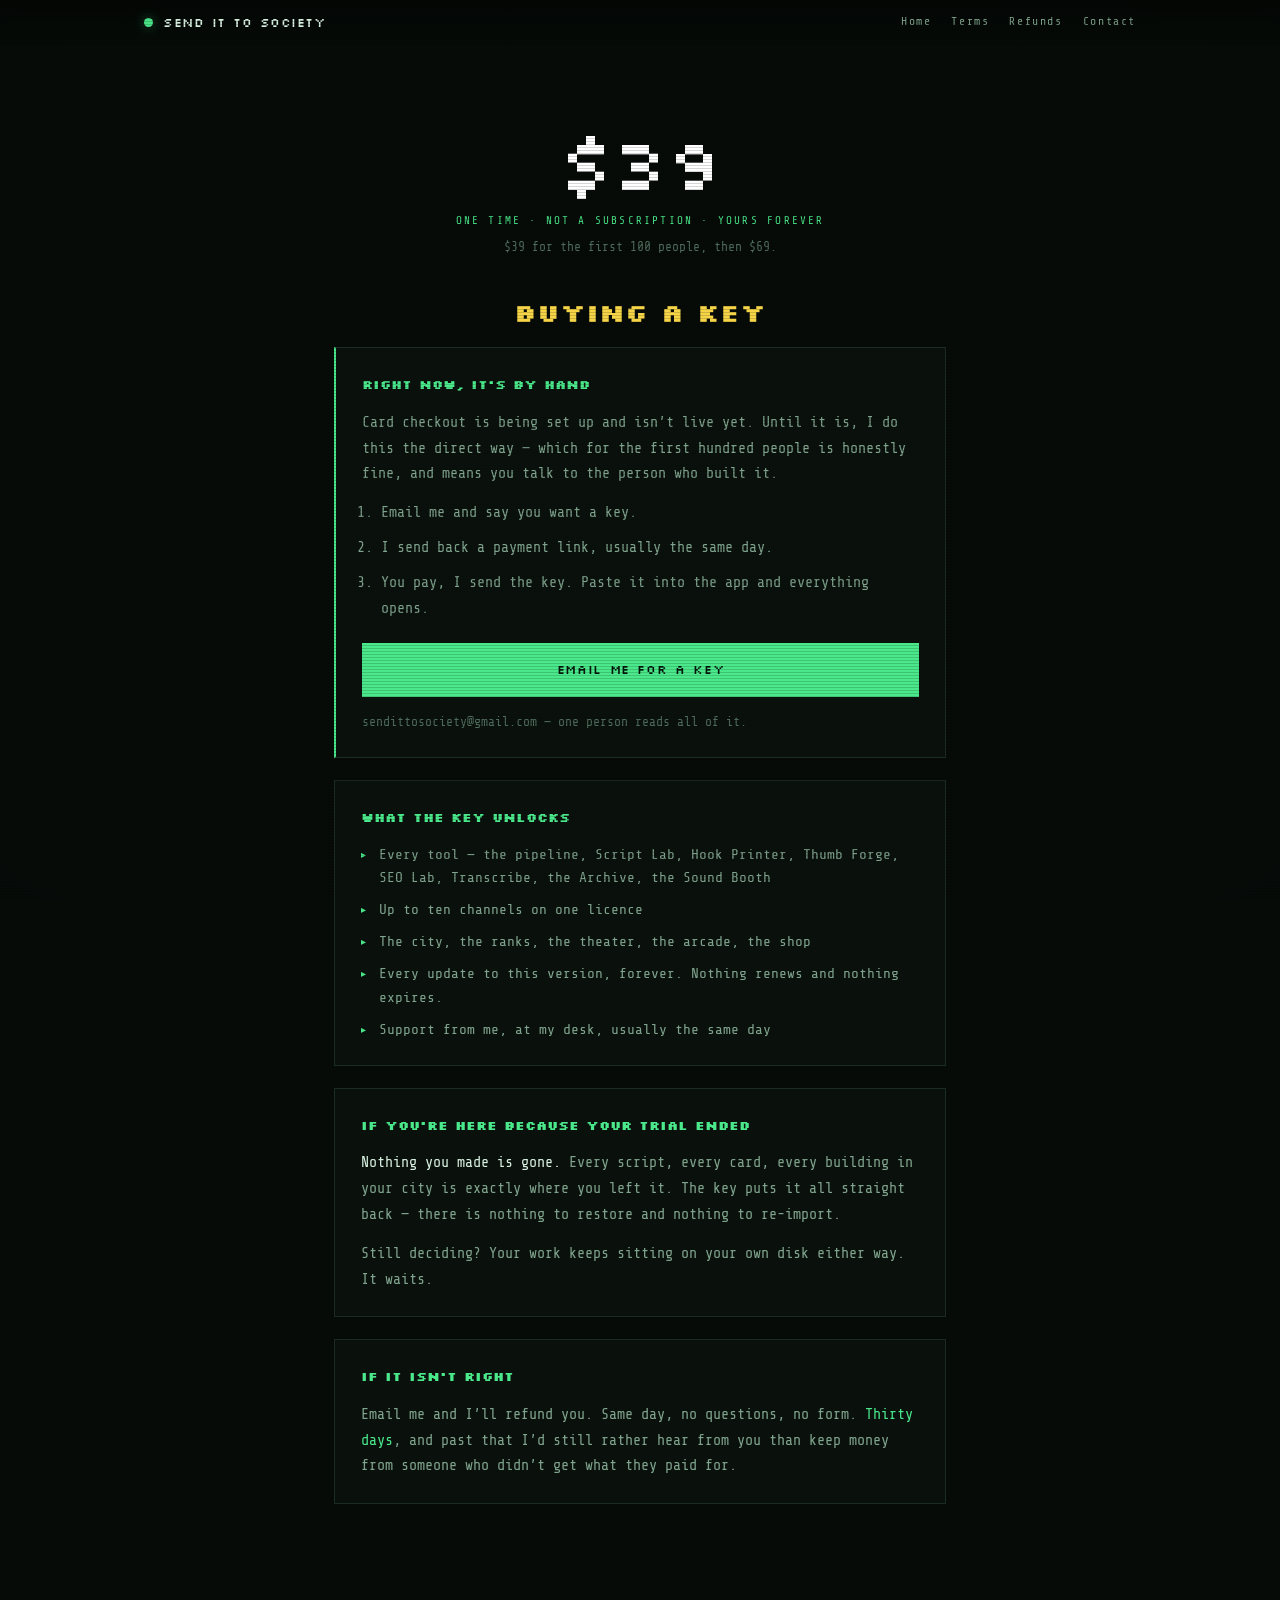
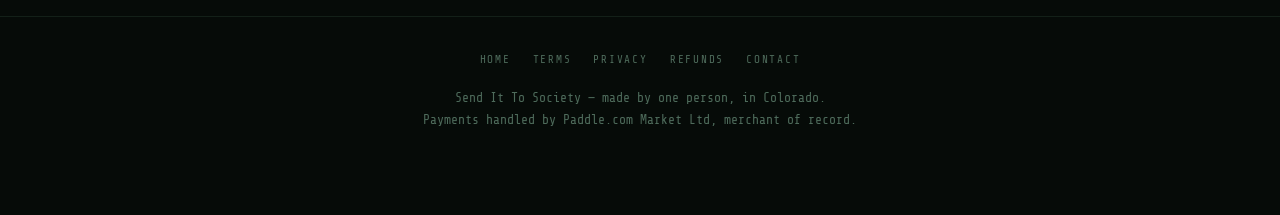
==== commit 79300a56: "Pause downloads and key sales The site stays up in full; nothing leaves it. Chris's call while the n" ====
--- a/buy.html
+++ b/buy.html
@@ -103,8 +103,8 @@
     <p><b>Nothing you made is gone.</b> Every script, every card, every building in
       your city is exactly where you left it. The key puts it all straight back —
       there is nothing to restore and nothing to re-import.</p>
-    <p>Still deciding? <a href="download.html">The download</a> keeps your work on
-      disk either way. It waits.</p>
+    <p>Still deciding? Your work keeps sitting on your own disk either way.
+      It waits.</p>
   </div>
 
   <div class="card">
--- a/style.css
+++ b/style.css
@@ -145,6 +145,14 @@
   background:var(--green);color:#04150B;padding:16px 30px;
   box-shadow:0 0 30px rgba(74,232,138,.35);transition:transform .12s,box-shadow .12s}
 .cta:hover{transform:translateY(-2px);box-shadow:0 0 44px rgba(74,232,138,.6)}
+
+/* DOWNLOADS PAUSED. Same shape and position as the live button so the price
+   box doesn't suddenly have a hole in it, but visibly inert: no fill, no glow,
+   no hover lift, no pointer. It has to read as a sign, not as a thing that
+   might work if you click it harder. Delete this rule when downloads return. */
+.cta-off{background:transparent;color:var(--faint);border:1px dashed var(--line);
+  box-shadow:none;cursor:default;margin:0 0 4px}
+.cta-off:hover{transform:none;box-shadow:none}
 
 /* Top centre, under the masthead: the first place the eye lands after the
    headline, rather than the bottom corner nobody looks at. */
